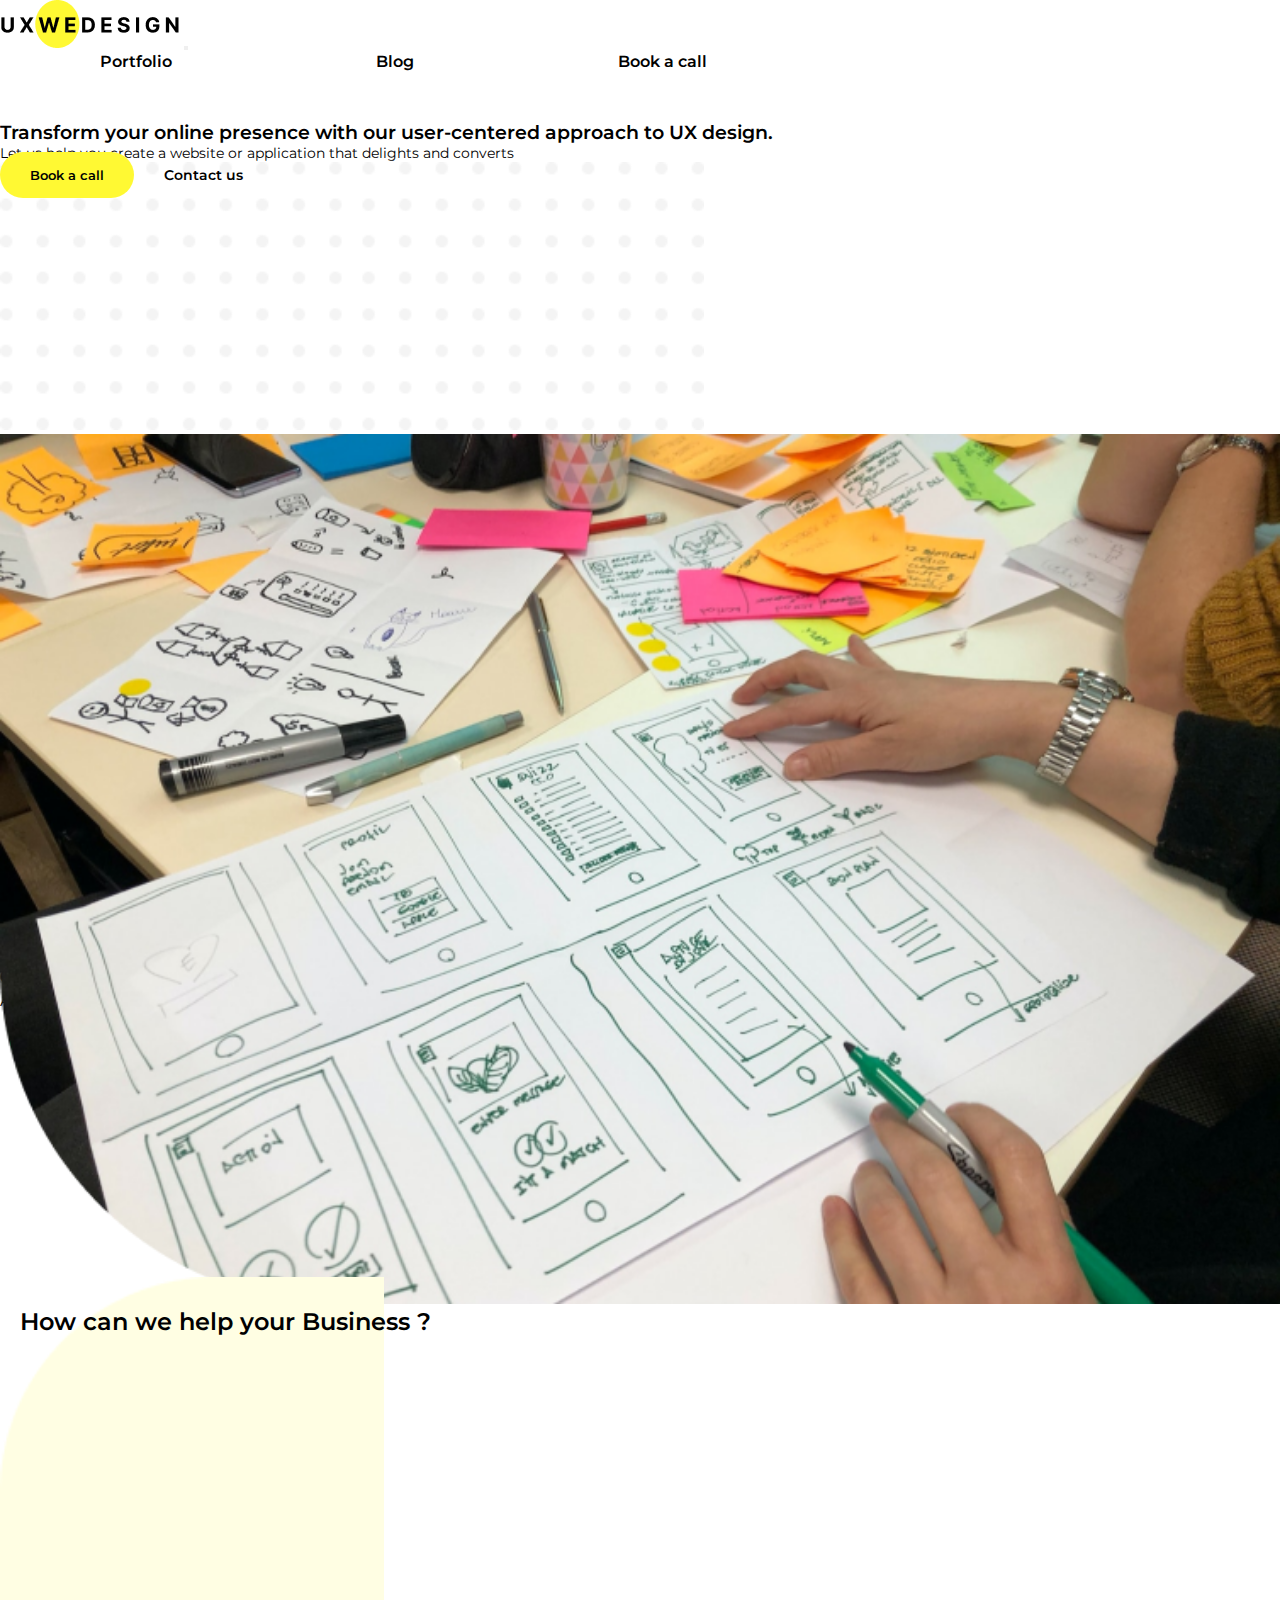
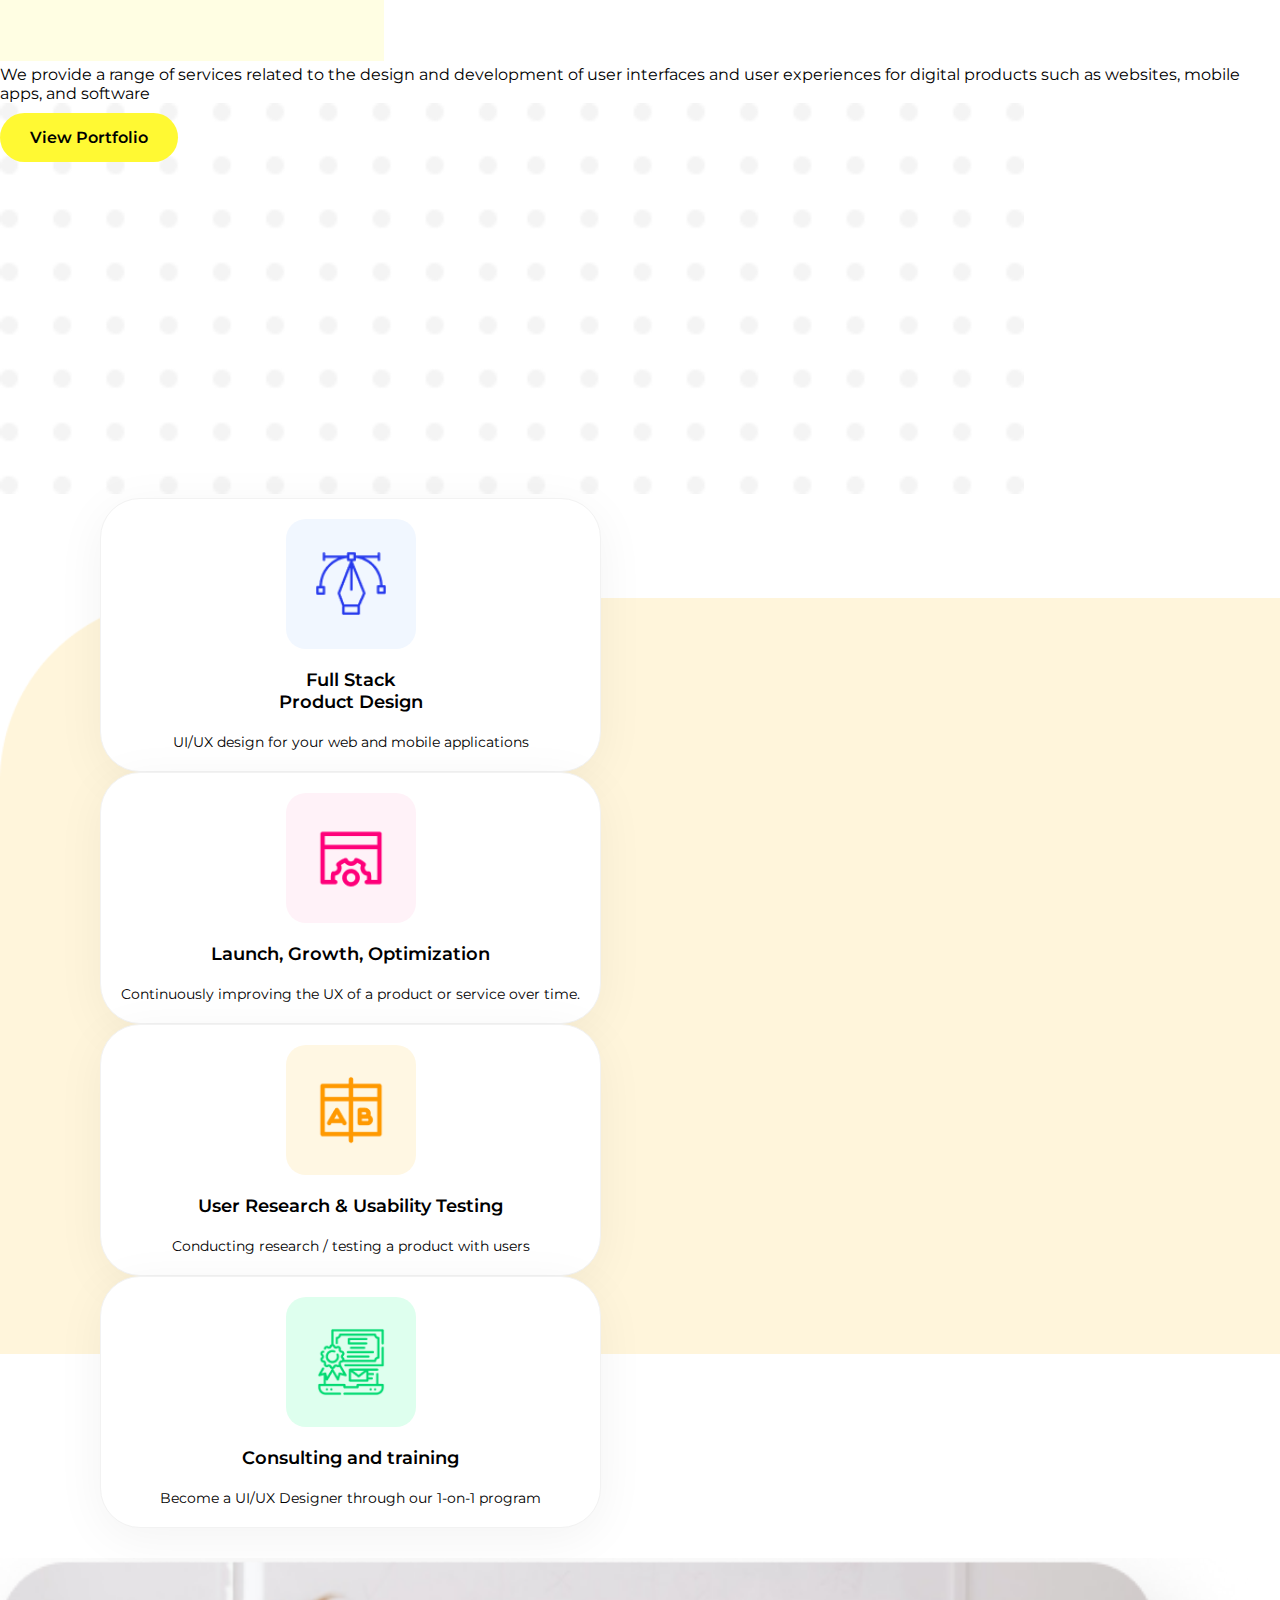
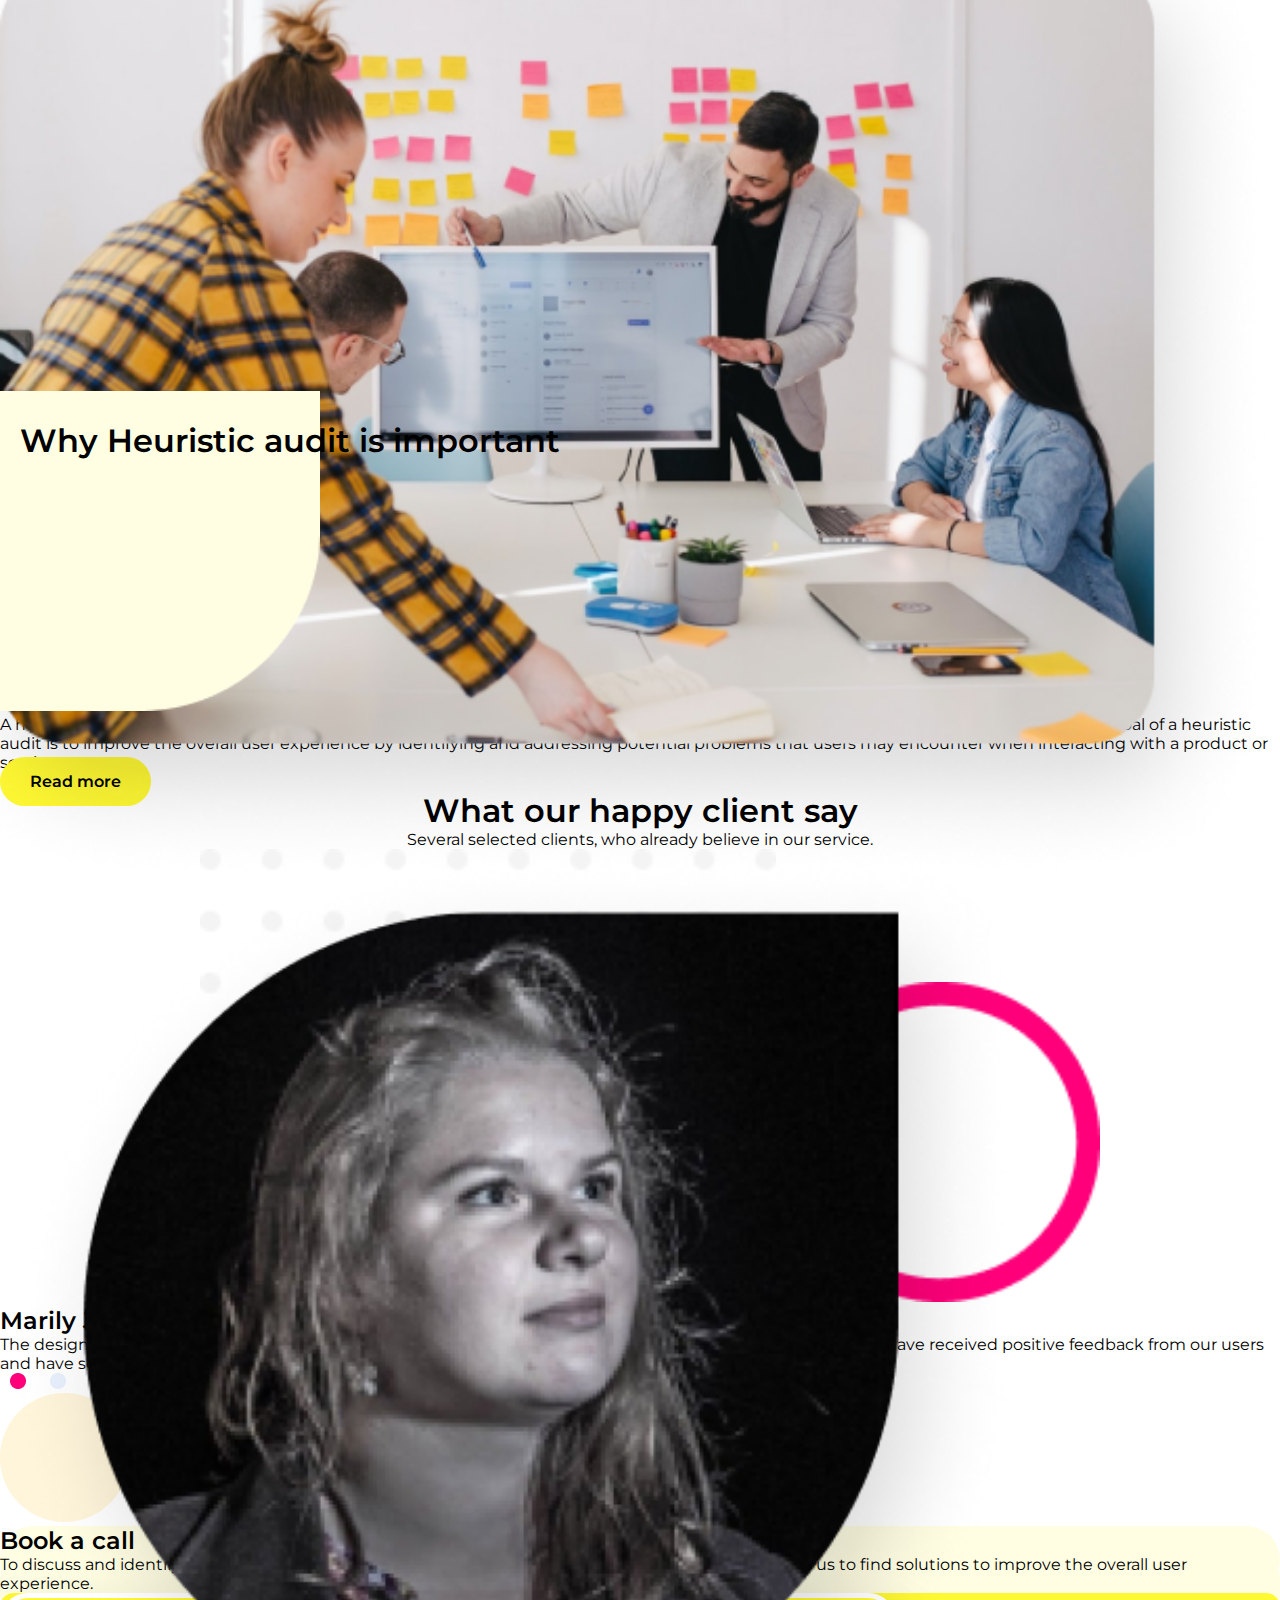
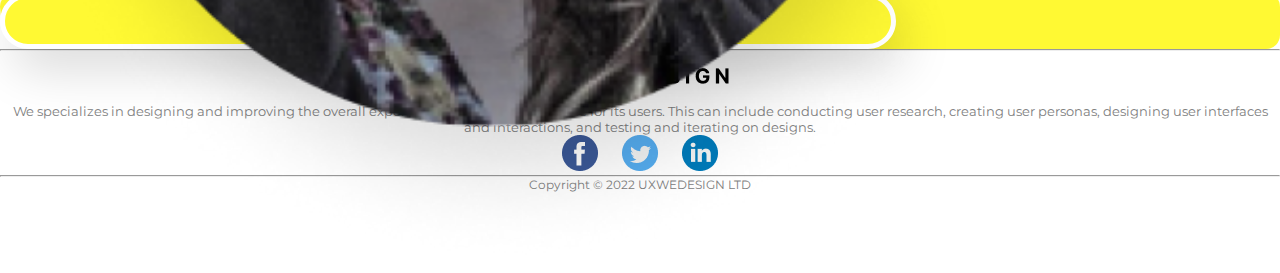
==== index.html @ e52d899e "Homepage" ====
<!DOCTYPE html>
<html lang="en">

<head>
    <meta charset="UTF-8">
    <meta http-equiv="X-UA-Compatible" content="IE=edge">
    <meta name="viewport" content="width=device-width, initial-scale=1.0">
    <title>UXWEDESIGN</title>
    <link href="https://cdn.jsdelivr.net/npm/bootstrap@5.2.3/dist/css/bootstrap.min.css" rel="stylesheet"
        integrity="sha384-rbsA2VBKQhggwzxH7pPCaAqO46MgnOM80zW1RWuH61DGLwZJEdK2Kadq2F9CUG65" crossorigin="anonymous">
    <link rel="stylesheet" href="css/style.css">
</head>

<body>
    <div class="">
        <div class="">
            <nav id="navbar_top" class="navbar navbar-expand-lg p-3">
                <div class="container">
                    <a class="navbar-brand" href="/"><img src="img/Group 77.png" alt="" class="logo"></a>
                    <button class="navbar-toggler" type="button" data-bs-toggle="collapse"
                        data-bs-target="#navbarSupportedContent" aria-controls="navbarSupportedContent"
                        aria-expanded="false" aria-label="Toggle navigation">
                        <span class="navbar-toggler-icon"></span>
                    </button>
                    <div class="collapse navbar-collapse" id="navbarSupportedContent">
                        <ul class="navbar-nav me-auto mb-2 mb-lg-0 ">
                            <!-- <li class="nav-item">
                                <a class="nav-link active" aria-current="page" href="#">Home</a>
                            </li>
                            <li class="nav-item">
                                <a class="nav-link" href="#">Link</a>
                            </li>
                            <li class="nav-item dropdown">
                                
                                <ul class="dropdown-menu">
                                    <li><a class="dropdown-item" href="#">Action</a></li>
                                    <li><a class="dropdown-item" href="#">Another action</a></li>
                                    <li>
                                        <hr class="dropdown-divider">
                                    </li>
                                    <li><a class="dropdown-item" href="#">Something else here</a></li>
                                </ul>
                            </li>
                            <li class="nav-item">
                                <a class="nav-link disabled">Disabled</a>
                            </li> -->
                        </ul>
                        <div class="link">
                            <a class="" href="#">Portfolio</a>
                            <a class="" href="#">Blog</a>
                            <a class="" href="#">Book a call</a>
                        </div>
                    </div>
                </div>
            </nav>

        </div>
        <div class="banner mb-3">
            <div class="container">
                <div class="row">
                    <div class="col-md-5 mb-3">
                        <div class="transform">
                            <div class="p-4">
                                <h3>Transform your online presence with our user-centered approach to UX design. </h3>
                                <p>Let us help you create a website or application that delights and converts</p>
                            </div>
                            <div class="over1">
                                <div class="call ps-4">
                                    <button class="yellow_button">Book a call</button>
                                    <p>Contact us</p>
                                </div>
                                <img src="img/Dot Ornament.png" width="55%" alt="">

                            </div>
                        </div>
                    </div>
                    <div class="col-md-7">
                        <div class="set1">
                            <img src="img/image 8.png" alt="" width="100%" class="over2 ps-5">
                            <img src="img/Ellipse 85.png" alt="">
                            <img src="img/Rectangle 23.png" alt="" class="over3 ">
                        </div>
                    </div>

                </div>
            </div>
        </div>
        <div class="banner2 mb-3">
            <div class="container">
                <div class="">
                    <div class="row">
                        <div class="col-md-3">
                            <div class="">
                                <h2><b>Our Client</b></h2>
                                <p>Amazing clients have allowed us to produce work we are proud of</p>
                            </div>
                        </div>
                        <div class="col-md-9">
                            <div class="shutter p-5">
                                <div class="">
                                    <img src="img/Group.png" alt="">
                                </div>
                                <div class="">
                                    <img src="img/Group 13.png" alt="">
                                </div>
                                <div class="">
                                    <img src="img/logo (6) 1.png" alt="">
                                </div>
                                <div class="">
                                    <img src="img/incopedia smaller icon 2.png" alt="">
                                </div>
                                <div class="">
                                    <img src="img/Group 120490.png" alt="">
                                </div>
                            </div>
                        </div>
                    </div>
                </div>
            </div>
        </div>
        <div class="banner3 mb-3">
            <div class="container">
                <div class="row">
                    <div class="col-md-4 marg ">
                        <div class="">
                            <div class="can">
                                <h2>How can we help your Business ?</h2>
                                <img src="img/Rectangle25.png" alt="" width="30%">
                            </div>
                            <p class="ps-4 pt-4">We provide a range of services related to the design and development of
                                user
                                interfaces and user experiences for digital products such as websites, mobile apps, and
                                software</p>
                            <div class="over1 mt-5">
                                <div class="call ps-4">
                                    <a href="" class="yellow_button">View Portfolio</a>

                                </div>
                                <img src="img/Dot Ornament.png" width="80%" alt="">
                            </div>
                        </div>
                    </div>
                    <div class="col-md-8 rec">
                        <div class="full">
                            <div class="row ">
                                <div class="col-md-4 mt-5 p-0">
                                    <div class="minus">
                                        <div class="stack m-3 ms-2 me-2">
                                            <center>
                                                <div class="blue">
                                                    <img src="img/Vector2).png" alt="">
                                                </div>
                                                <h4>Full Stack <br> Product Design</h4>
                                                <p>UI/UX design for your web and mobile applications</p>
                                            </center>
                                        </div>
                                        <div class="stack m-3  ms-2 me-2">
                                            <center>
                                                <div class="pink">
                                                    <img src="img/8147522531595601836 1.png" alt="">
                                                </div>
                                                <h4>Launch, Growth, Optimization</h4>
                                                <p>Continuously improving the UX of a product or service over time.</p>
                                            </center>
                                        </div>
                                    </div>
                                </div>
                                <div class="col-md-4 p-0">
                                    <div class="stack m-3  ms-2 me-2">
                                        <center>
                                            <div class="orange">
                                                <img src="img/8334663731595601820 1.png" alt="">
                                            </div>
                                            <h4>User Research & Usability Testing</h4>
                                            <p>Conducting research / testing a product with users</p>
                                        </center>
                                    </div>
                                    <div class="stack m-3  ms-2 me-2">
                                        <center>
                                            <div class="green">
                                                <img src="img/16511795581636350526 1.png" alt="" class="">
                                            </div>
                                            <h4>Consulting and training</h4>
                                            <p>Become a UI/UX Designer through our 1-on-1 program</p>
                                        </center>
                                    </div>
                                </div>
                            </div>

                        </div>
                        <img src="img/Rectangle24.png" alt="" class="marg1" width="100%">
                    </div>
                </div>
            </div>
        </div>
        <div class="banner4 ">
            <div class="container">
                <div class="row">
                    <div class="col-md-6 mb-3">
                        <div class="audit">
                            <img src="img/unsplash_bzqU01v-G54.png" alt="" class="big" width="100%">
                            <img src="img/Ellipse 86.png" alt="" class="round">
                        </div>
                    </div>
                    <div class="col-md-6">
                        <div class="">
                            <div class="can">
                                <h1>Why Heuristic audit is important</h1>
                                <img src="img/Rectangle26.png" alt="" width="25%">
                            </div>
                            <p class="ps-4 pt-4">A heuristic audit is an evaluation method used in user experience (UX)
                                design to identify and fix usability issues in a product or service. The goal of a
                                heuristic audit is to improve the overall user experience by identifying and addressing
                                potential problems that users may encounter when interacting with a product or service.
                            </p>
                            <div class="mt-5">
                                <div class="call ps-4">
                                    <a href="" class="yellow_button">Read more</a>

                                </div>

                            </div>
                        </div>
                    </div>
                </div>
            </div>
        </div>
        <div class="banner5 mt-5">
            <div class="container pt-5">
                <div class="">
                    <center>
                        <div class="">
                            <h1>What our happy client say</h1>
                            <p>Several selected clients, who already believe in our service.</p>
                        </div>
                    </center>
                    <div class="row mt-5">
                        <div class="col-md-5">
                            <div class="mari">
                                <img src="img/unsplash_MTZTGvDsHFY.png" alt="" class="imm" width="80%">
                                <img src="img/Dot.png" alt="" class="mm1" width="45%">
                                <img src="img/Ellipse 94.png" alt="" class="mm2" width="25%">
                            </div>
                        </div>
                        <div class="col-md-5">
                            <div class="mt-5">
                                <h2>Marily Jaagu</h2>
                                <p class="ps-2">The design team truly listened to our needs and delivered a final
                                    product that exceeded our expectations. We have received positive feedback from our
                                    users and have seen a significant increase in engagement with our platform. Thank
                                    you for a job well done!" </p>
                                <div class="eclisp">
                                    <img src="img/Ellipse 88.png" alt="">
                                    <img src="img/Ellipse 91.png" alt="">
                                    <img src="img/Ellipse 91.png" alt="">
                                    <img src="img/Ellipse 91.png" alt="">
                                    <img src="img/Ellipse 91.png" alt="">
                                </div>
                            </div>
                        </div>
                        <div class="col-md-2 ">
                            <img src="img/Ellipse 86.png" alt="" class="up">
                        </div>
                    </div>
                </div>
            </div>
        </div>
        <div class="banner6 mt-5">
            <div class="container pt-5">
                <div class="dots">
                  
                    <div class="book">
                        <div class="row">
                            <div class="col-md-8 pb-0">
                                <div class="book p-5">
                                    <h2>Book a call </h2>
                                    <p>To discuss and identify any specific issues or pain points within your product or
                                        service, and work with us to find solutions to improve the overall user
                                        experience.</p>
                                </div>

                            </div>
                            <div class="col-md-4">
                                <div class="ook p-5">
                                    <button>Book a call</button>
                                </div>
                            </div>
                        </div>
                    </div>
                    <!-- <div class="space">
                        <img src="img/Rectangle32.png" alt="" class="tan2">
                        <img src="img/Dot.png" alt="" class="tan1">
                        
                    </div> -->
                </div>
            </div>
        </div>
        <div class="footer mt-5">
            <div class="container pt-5">
                <hr style="color: grey;">
                <center>
                    <div class="col-md-7">

                        <img src="img/Group 77.png" alt="" class="logo mt-4">
                        <p class="mt-3 we">We specializes in designing and improving the overall experience of a product
                            or service for its users. This can include conducting user research, creating user personas,
                            designing user interfaces and interactions, and testing and iterating on designs. </p>
                        <div class="social mt-5">
                            <img src="img/facebook.png" alt="">
                            <img src="img/twitter.png" alt="">
                            <img src="img/linkedin.png" alt="">
                        </div>
                    </div>
                </center>
                <hr style="color: #ddd;">
                <center>
                    <p>Copyright © 2022 UXWEDESIGN LTD</p>
                </center>
            </div>
        </div>
    </div>
    <script src="https://cdn.jsdelivr.net/npm/bootstrap@5.2.3/dist/js/bootstrap.bundle.min.js"
        integrity="sha384-kenU1KFdBIe4zVF0s0G1M5b4hcpxyD9F7jL+jjXkk+Q2h455rYXK/7HAuoJl+0I4"
        crossorigin="anonymous"></script>
    <script src="script/script.js"></script>
</body>

</html>
---- css/style.css ----
@import url("https://fonts.googleapis.com/css2?family=Montserrat:wght@400;500;600;700&display=swap");
* {
  font-family: 'Montserrat', sans-serif;
  margin: 0;
  padding: 0;
}

.navbar {
  background-color: white;
}

.navbar .link a {
  margin: 0px 100px;
  color: #000;
  text-decoration: none;
  font-weight: 600;
}

.yellow_button {
  background: #FFF933;
  font-weight: 600;
  color: #000;
  border: none;
  outline: none;
  padding: 15px 30px;
  text-decoration: none;
  border-radius: 25px;
}

.banner .transform {
  margin-top: 50px;
}

.banner .transform h3 {
  font-weight: 600;
}

.banner .transform p {
  font-size: 14px;
}

.banner .transform .over1 {
  position: relative;
}

.banner .transform .over1 .call {
  position: absolute;
  display: -webkit-box;
  display: -ms-flexbox;
  display: flex;
  -webkit-box-align: center;
      -ms-flex-align: center;
          align-items: center;
  top: -10px;
}

.banner .transform .over1 .call p {
  font-weight: 600;
  margin: 0;
  margin-left: 30px;
  -webkit-box-pack: justify;
      -ms-flex-pack: justify;
          justify-content: space-between;
}

.banner .set1 {
  position: relative;
  display: -webkit-box;
  display: -ms-flexbox;
  display: flex;
  -webkit-box-align: start;
      -ms-flex-align: start;
          align-items: flex-start;
  -webkit-box-pack: justify;
      -ms-flex-pack: justify;
          justify-content: space-between;
}

.banner .set1 .over2 {
  position: absolute;
  top: 0;
}

.banner .set1 .over3 {
  padding-top: 350px;
  padding-right: 100px;
}

.banner2 .shutter {
  display: -webkit-box;
  display: -ms-flexbox;
  display: flex;
  -webkit-box-align: center;
      -ms-flex-align: center;
          align-items: center;
  -webkit-box-pack: justify;
      -ms-flex-pack: justify;
          justify-content: space-between;
  -ms-flex-wrap: wrap;
      flex-wrap: wrap;
}

.banner2 .shutter div {
  margin: 10px;
}

.fixed-top {
  top: -40px;
  -webkit-transform: translateY(40px);
          transform: translateY(40px);
  -webkit-transition: -webkit-transform .3s;
  transition: -webkit-transform .3s;
  transition: transform .3s;
  transition: transform .3s, -webkit-transform .3s;
}

.banner3 .can {
  position: relative;
}

.banner3 .can h2 {
  position: absolute;
  font-weight: 600;
  left: 20px;
  top: 30px;
}

.banner3 .marg {
  margin-top: 200px;
}

.banner3 .over1 {
  position: relative;
}

.banner3 .over1 .call {
  position: absolute;
  display: -webkit-box;
  display: -ms-flexbox;
  display: flex;
  -webkit-box-align: center;
      -ms-flex-align: center;
          align-items: center;
  margin: 10px 0;
}

.banner3 .over1 .call p {
  font-weight: 600;
  margin: 0;
  margin-left: 30px;
  -webkit-box-pack: justify;
      -ms-flex-pack: justify;
          justify-content: space-between;
}

.banner3 .rec {
  position: relative;
}

.banner3 .rec .marg1 {
  margin-top: 100px;
}

.banner3 .rec .full {
  position: absolute;
  padding-left: 100px;
}

.banner3 .rec .full .stack {
  background-color: white;
  padding: 20px;
  border: 1px solid #F2F2F2;
  -webkit-box-shadow: 0px 10px 50px rgba(0, 0, 0, 0.05);
          box-shadow: 0px 10px 50px rgba(0, 0, 0, 0.05);
  border-radius: 40px;
}

.banner3 .rec .full .stack div {
  width: 100px;
  height: 100px;
  border-radius: 20px;
  display: -webkit-box;
  display: -ms-flexbox;
  display: flex;
  -webkit-box-pack: center;
      -ms-flex-pack: center;
          justify-content: center;
  padding: 15px;
  -webkit-box-align: center;
      -ms-flex-align: center;
          align-items: center;
}

.banner3 .rec .full .stack div img {
  width: 70%;
}

.banner3 .rec .full .stack h4 {
  font-weight: 600;
  margin: 20px 0;
  font-size: 18px;
}

.banner3 .rec .full .stack P {
  font-size: 14PX;
}

.banner3 .rec .full .stack .blue {
  background: #F1F7FF;
}

.banner3 .rec .full .stack .pink {
  background: #FFF2F8;
}

.banner3 .rec .full .stack .orange {
  background: #FFF7E3;
}

.banner3 .rec .full .stack .green {
  background: #DEFFEE;
}

.banner4 {
  padding-top: 200px;
}

.banner4 .audit {
  position: relative;
}

.banner4 .audit .big {
  position: absolute;
}

.banner4 .audit .round {
  margin-top: 300px;
  margin-left: 500px;
}

.banner4 .can {
  position: relative;
}

.banner4 .can h1 {
  position: absolute;
  font-weight: 600;
  left: 20px;
  top: 30px;
}

.banner5 .mari {
  position: relative;
}

.banner5 .mari .imm {
  position: absolute;
}

.banner5 .mari .mm1 {
  margin-left: 200px;
}

.banner5 .mari .mm2 {
  margin-top: 30px;
}

.banner5 h1,
.banner5 h2 {
  font-weight: 600;
}

.banner5 .eclisp img {
  margin: 0 10px;
}

.banner6 .book {
  background: #FFFEE3;
  border-radius: 55px;
}

.banner6 .book h2 {
  font-weight: 600;
}

.banner6 .space {
  display: -webkit-box;
  display: -ms-flexbox;
  display: flex;
  -webkit-box-pack: justify;
      -ms-flex-pack: justify;
          justify-content: space-between;
  -webkit-box-align: start;
      -ms-flex-align: start;
          align-items: flex-start;
}

.banner6 .space .tan1 {
  margin-top: -250px;
}

.banner6 .ook {
  background-color: #FFF933;
  border-top-left-radius: 30px;
  border-top-right-radius: 30px;
  border-bottom-right-radius: 30px;
  border-bottom-left-radius: 90px;
  height: 100%;
}

.banner6 .ook button {
  background: #FFF933;
  border: 5px solid white;
  padding: 15px;
  font-weight: 600;
  width: 70%;
  -webkit-box-shadow: 10px 20px 50px rgba(0, 0, 0, 0.15);
          box-shadow: 10px 20px 50px rgba(0, 0, 0, 0.15);
  top: 100px;
  border-radius: 60px;
}

.footer .we {
  font-size: 13px;
}

.footer p {
  color: gray;
  font-size: 12px;
}

.footer .social img {
  margin: 0 10px;
}

/* For Desktop View */
/* For Tablet View */
@media screen and (max-device-width: 1024px) {
  .navbar .link a {
    margin: 0px 50px;
  }
  .set1 .over3 {
    padding-top: 220px !important;
  }
  .marg {
    margin-top: 100px !important;
  }
  .full {
    padding-left: 50px !important;
  }
  .banner4 {
    padding-top: 300px !important;
  }
  .banner4 .round {
    margin-top: 180px !important;
    margin-left: 320px !important;
    width: 30% !important;
  }
  .banner5 .mari {
    position: relative;
  }
  .banner5 .mari .imm {
    position: absolute;
  }
  .banner5 .mari .mm1 {
    margin-left: 130px !important;
  }
  .banner5 .mari .mm2 {
    margin-top: 30px;
  }
  .banner5 .eclisp img {
    margin: 0 10px;
  }
}

/* For Mobile Portrait View */
@media screen and (max-device-width: 770px) {
  .set1 .over3 {
    padding-top: 180px !important;
  }
  .marg {
    margin-top: 50px !important;
  }
  .full {
    padding-left: 30px !important;
  }
  .full {
    position: relative !important;
  }
  .marg1 {
    display: none !important;
  }
  .banner4 {
    padding-top: 50px !important;
  }
  .banner4 .round {
    margin-top: 200px !important;
    margin-left: 350px !important;
    width: 30% !important;
  }
  .banner5 .up {
    margin-top: 20px;
  }
}

/* For Mobile Landscape View */
@media screen and (max-device-width: 640px) {
  .set1 .over3 {
    padding-top: 180px !important;
  }
  .marg {
    margin-top: 20px !important;
  }
  .full {
    padding-left: 10px !important;
  }
}

/* For Mobile Phones Portrait or Landscape View */
/* For iPhone 4 Portrait or Landscape View */
@media screen and (max-device-width: 320px) {
  .set1 .over3 {
    padding-top: 120px !important;
    padding-right: 50px !important;
  }
  .set1 img {
    width: 40%;
  }
  .set1 .over2 {
    width: 100%;
  }
  .navbar .link {
    display: -webkit-box;
    display: -ms-flexbox;
    display: flex;
    -webkit-box-orient: vertical;
    -webkit-box-direction: normal;
        -ms-flex-direction: column;
            flex-direction: column;
  }
  .navbar .link a {
    margin: 10px;
  }
  .logo {
    width: 140px;
  }
  .full {
    position: relative !important;
  }
  .marg1 {
    display: none !important;
  }
  .banner4 {
    padding-top: 50px;
  }
  .banner4 .round {
    margin-top: 130px !important;
    margin-left: 200px !important;
    width: 30% !important;
  }
  .banner5 .mari {
    position: relative;
  }
  .banner5 .mari .imm {
    position: absolute;
  }
  .banner5 .mari .mm1 {
    margin-left: 90px !important;
  }
  .banner5 .mari .mm2 {
    margin-top: 10px;
  }
  .banner5 .up {
    margin-top: 20px;
  }
}
/*# sourceMappingURL=style.css.map */
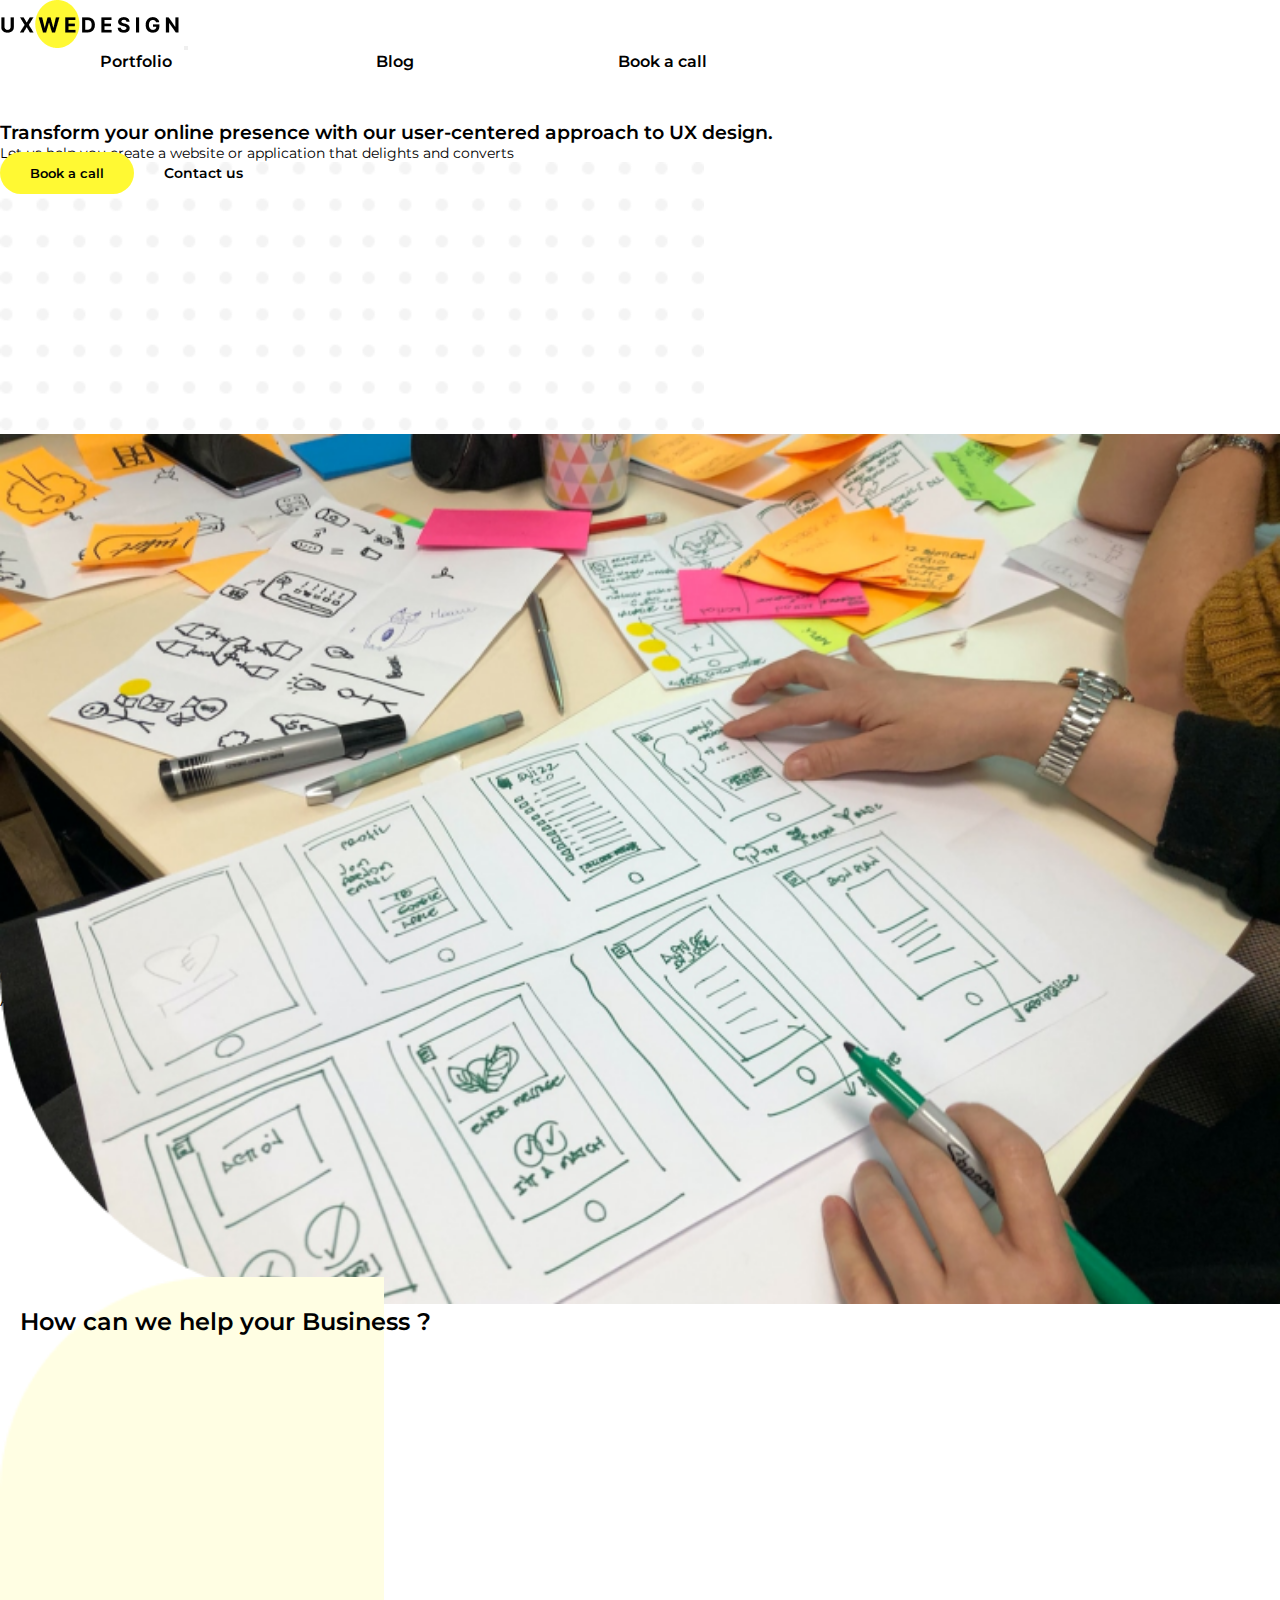
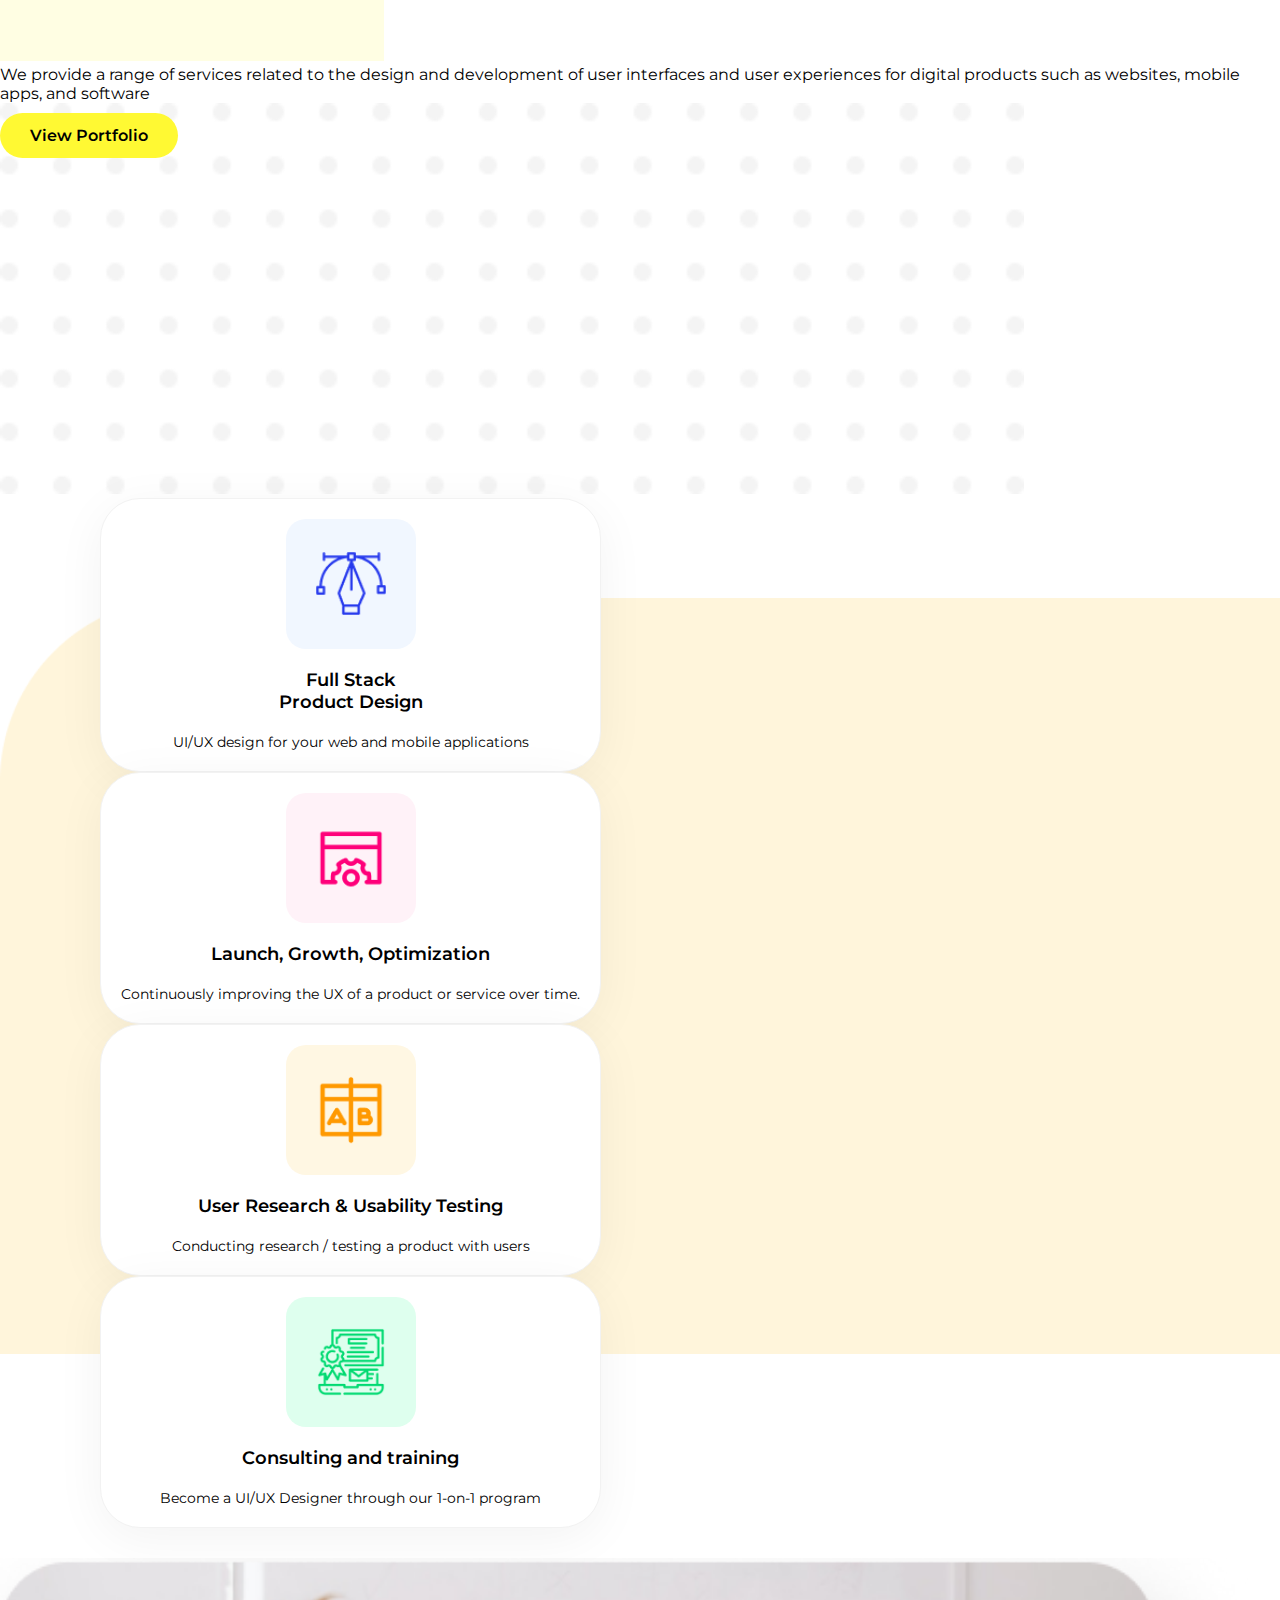
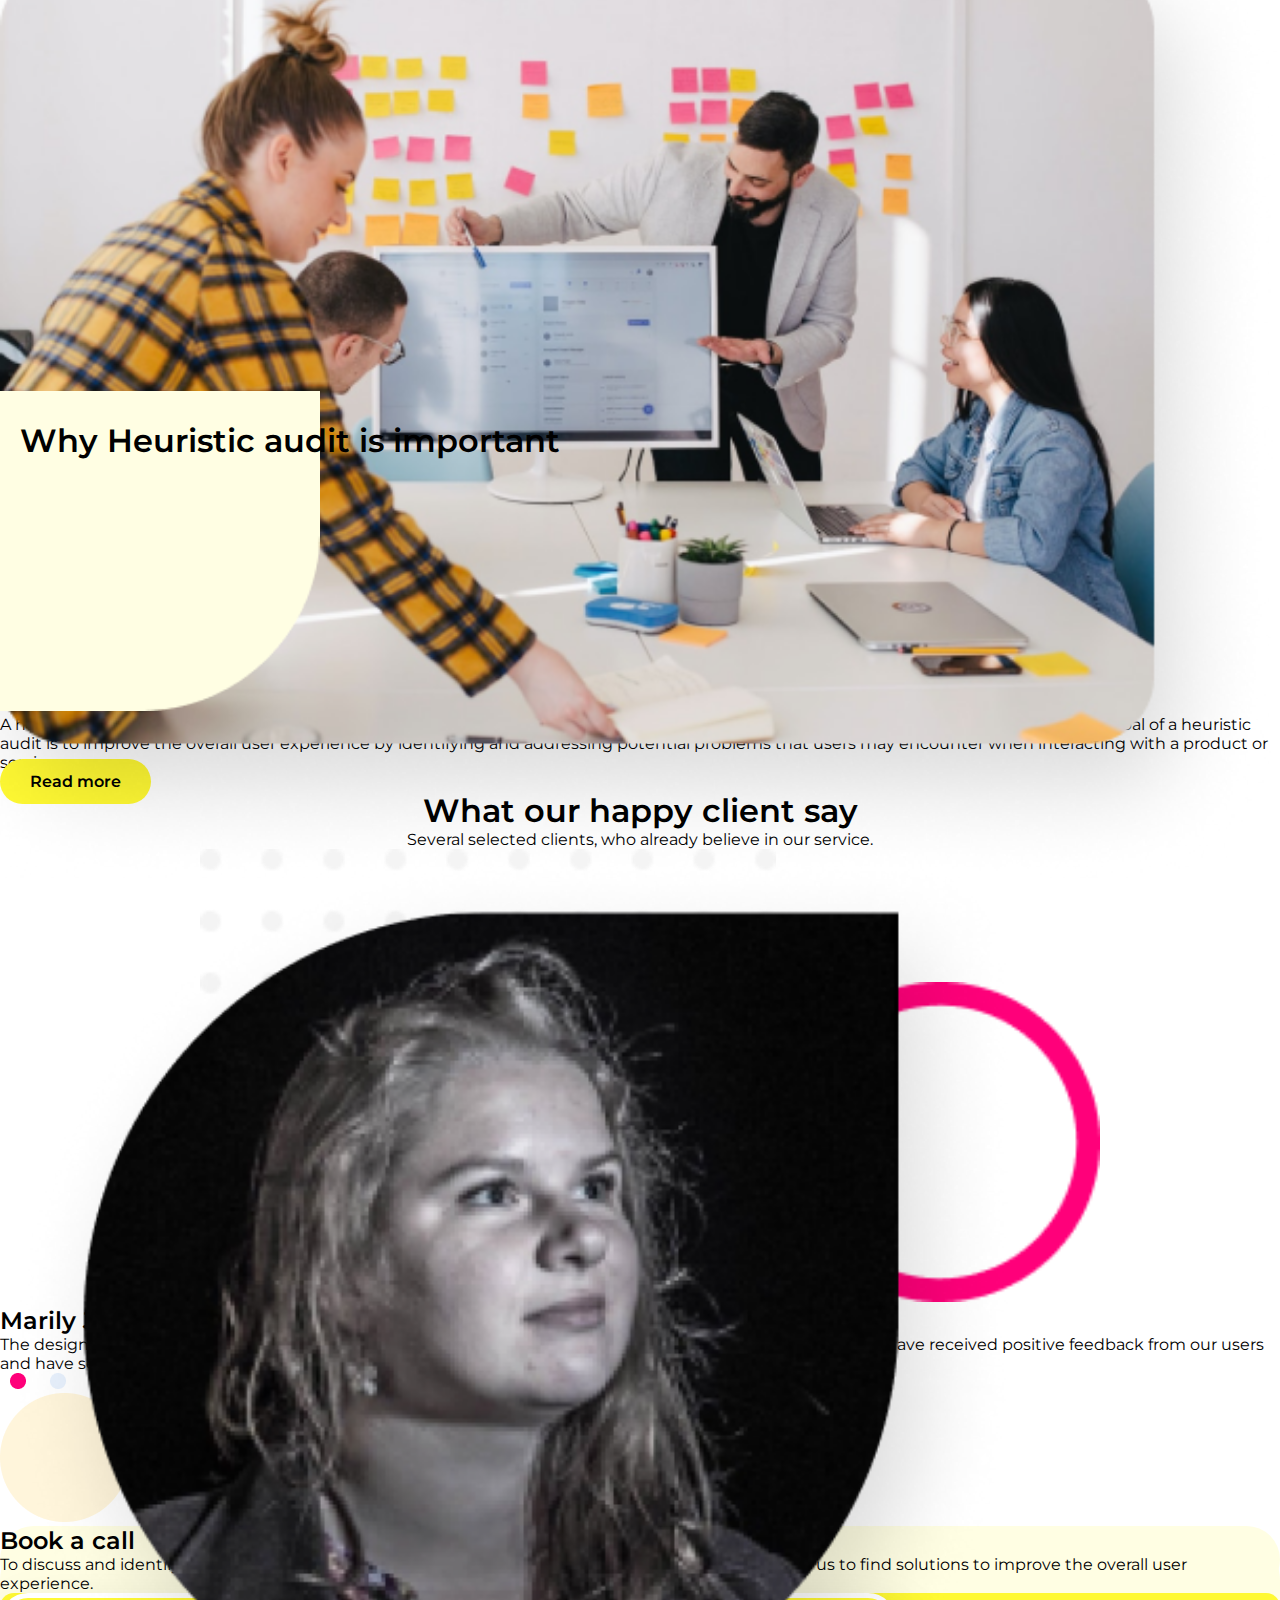
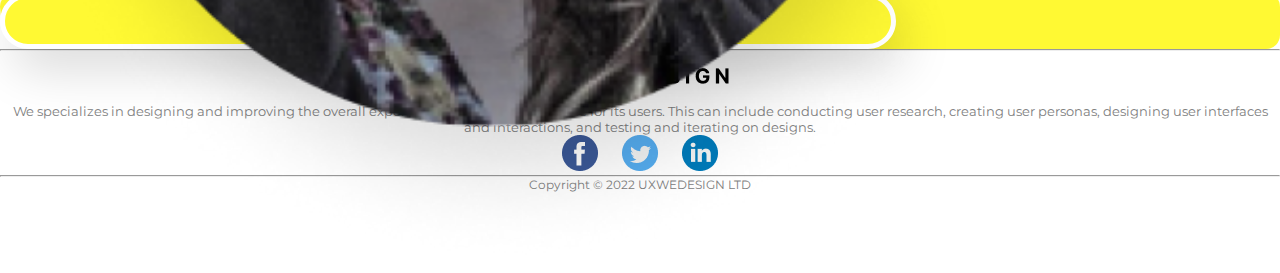
==== commit cfa6181e: "adding 5more pages" ====
--- a/index.html
+++ b/index.html
@@ -16,7 +16,7 @@
         <div class="">
             <nav id="navbar_top" class="navbar navbar-expand-lg p-3">
                 <div class="container">
-                    <a class="navbar-brand" href="/"><img src="img/Group 77.png" alt="" class="logo"></a>
+                    <a class="navbar-brand" href="index.html"><img src="img/Group 77.png" alt="" class="logo"></a>
                     <button class="navbar-toggler" type="button" data-bs-toggle="collapse"
                         data-bs-target="#navbarSupportedContent" aria-controls="navbarSupportedContent"
                         aria-expanded="false" aria-label="Toggle navigation">
@@ -46,8 +46,8 @@
                             </li> -->
                         </ul>
                         <div class="link">
-                            <a class="" href="#">Portfolio</a>
-                            <a class="" href="#">Blog</a>
+                            <a class="" href="portfolio.html">Portfolio</a>
+                            <a class="" href="blog.html">Blog</a>
                             <a class="" href="#">Book a call</a>
                         </div>
                     </div>
--- a/css/style.css
+++ b/css/style.css
@@ -22,9 +22,31 @@
   color: #000;
   border: none;
   outline: none;
-  padding: 15px 30px;
+  padding: 13px 30px;
   text-decoration: none;
   border-radius: 25px;
+}
+
+.yellow_button:hover {
+  background-color: #efe81c;
+  color: #000 !important;
+}
+
+.yellow_buttons {
+  background: #FFF933;
+  font-weight: 600;
+  color: #000;
+  border: none;
+  font-size: 12px;
+  outline: none;
+  padding: 8px 20px;
+  text-decoration: none;
+  border-radius: 25px;
+}
+
+.yellow_buttons:hover {
+  background-color: #efe81c;
+  color: #000 !important;
 }
 
 .banner .transform {
@@ -333,12 +355,74 @@
   margin: 0 10px;
 }
 
+.weight600 {
+  font-weight: 600;
+}
+
+.portfolio {
+  background: #FFFEE3;
+}
+
+.portfolio .from {
+  color: #757575;
+}
+
+.portfolio ul {
+  padding: 0;
+  margin: 0;
+  display: -webkit-box;
+  display: -ms-flexbox;
+  display: flex;
+  -webkit-box-align: center;
+      -ms-flex-align: center;
+          align-items: center;
+  -ms-flex-wrap: wrap;
+      flex-wrap: wrap;
+}
+
+.portfolio ul li {
+  list-style: none;
+  margin-right: 10px;
+  margin-top: 10px;
+}
+
+.portfolio .ttxt h3 {
+  font-weight: 600;
+}
+
+.portfolio .ttxt p {
+  color: #757575;
+  font-size: 15px;
+}
+
+.portfolio .gift {
+  color: #FF007A;
+  display: -webkit-box;
+  display: -ms-flexbox;
+  display: flex;
+  -webkit-box-align: center;
+      -ms-flex-align: center;
+          align-items: center;
+}
+
+.portfolio .gift img {
+  width: 4%;
+  margin-right: 10px;
+}
+
+.heu p {
+  font-size: 15px;
+}
+
 /* For Desktop View */
 /* For Tablet View */
 @media screen and (max-device-width: 1024px) {
   .navbar .link a {
     margin: 0px 50px;
   }
+  .bus h1 {
+    font-size: 27px;
+  }
   .set1 .over3 {
     padding-top: 220px !important;
   }
@@ -400,6 +484,9 @@
   }
   .banner5 .up {
     margin-top: 20px;
+  }
+  .bus h1 {
+    font-size: 20px;
   }
 }
 
@@ -473,5 +560,11 @@
   .banner5 .up {
     margin-top: 20px;
   }
+  .bus h1 {
+    font-size: 25px;
+  }
+  .bus p {
+    margin-top: 60px !important;
+  }
 }
 /*# sourceMappingURL=style.css.map */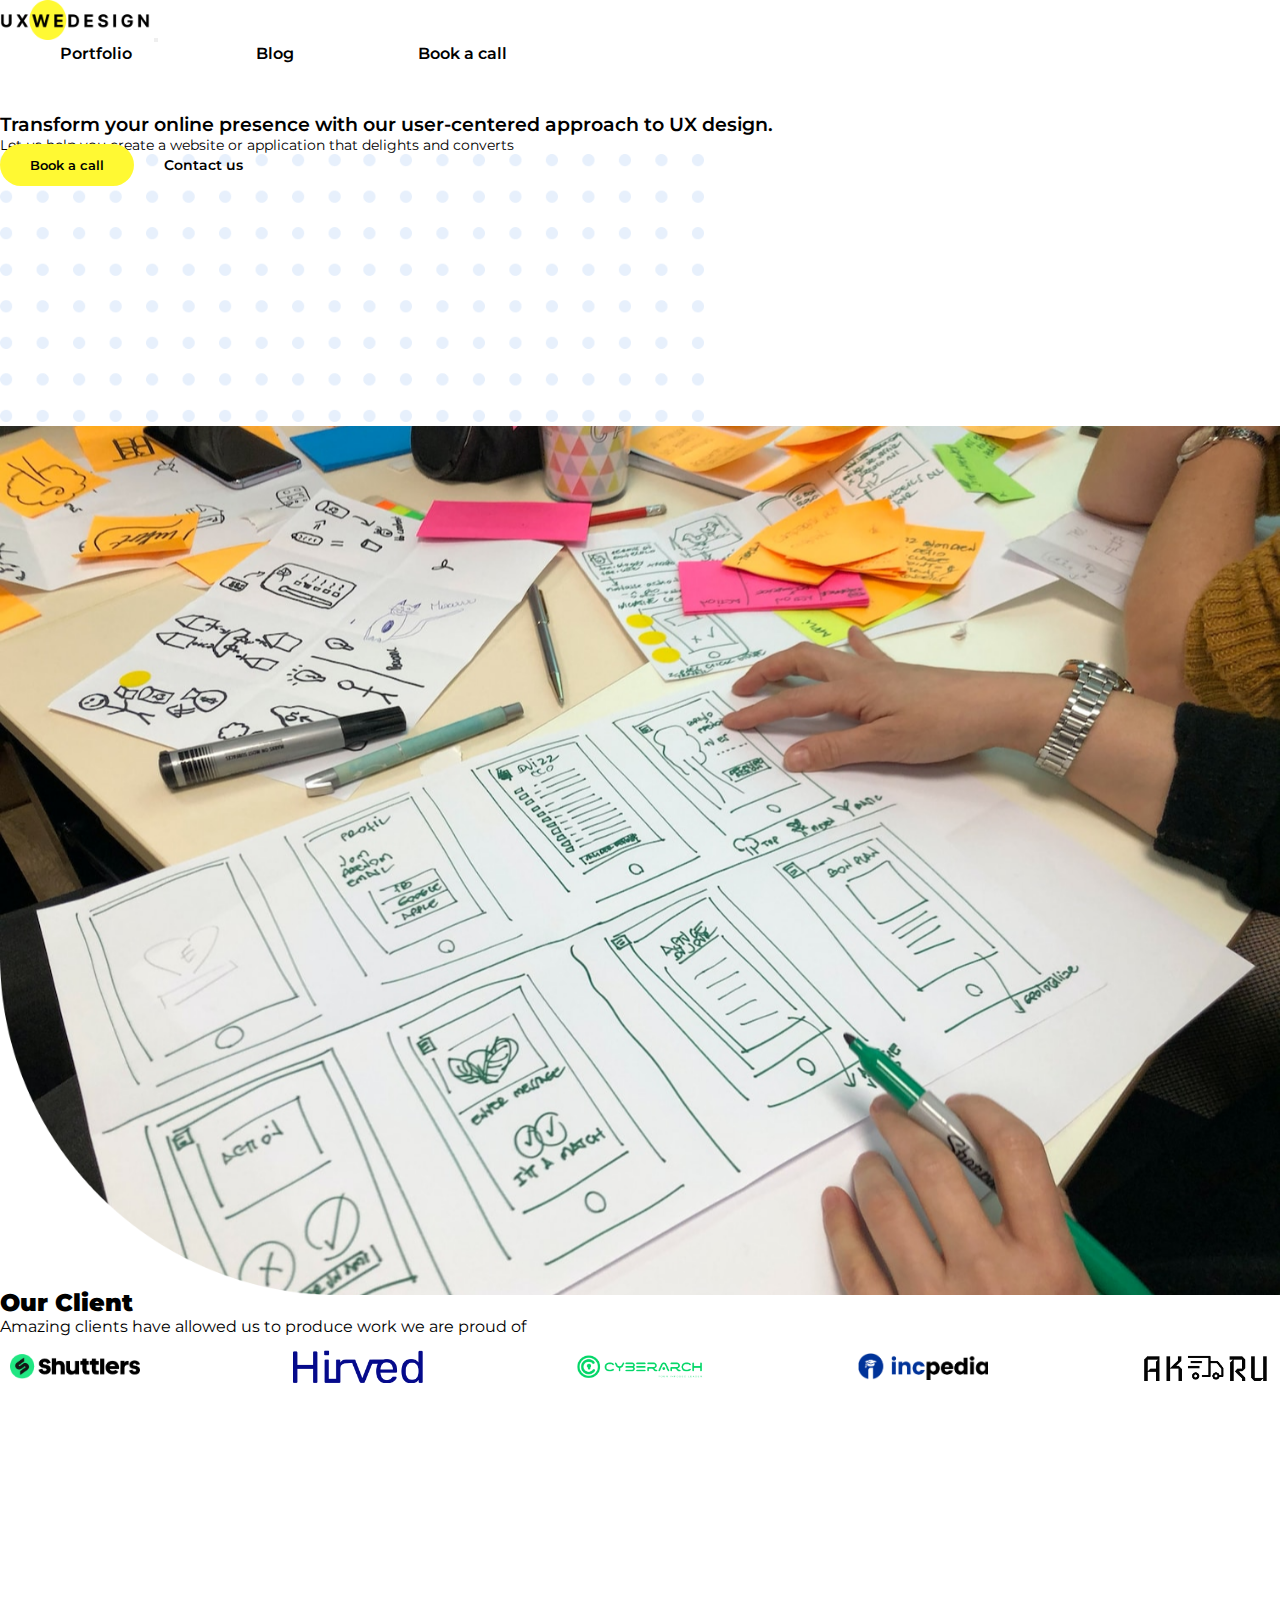
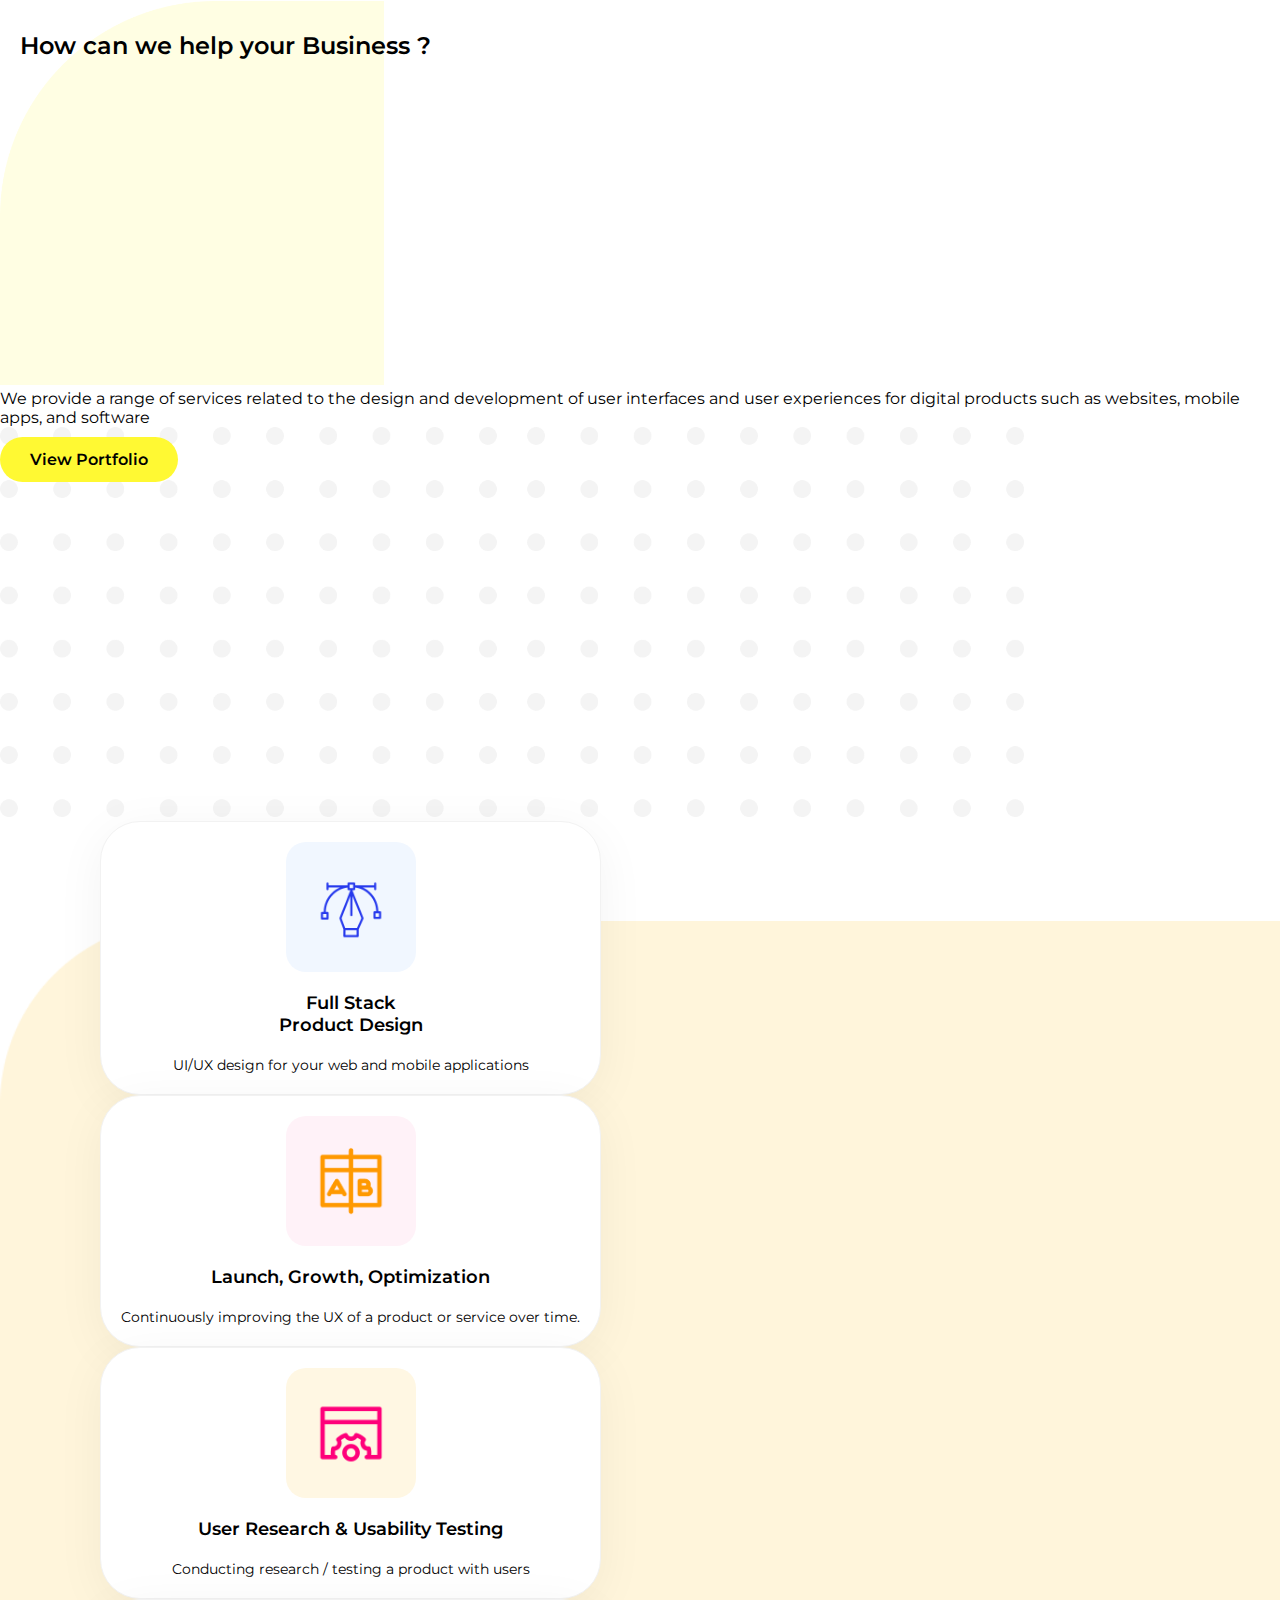
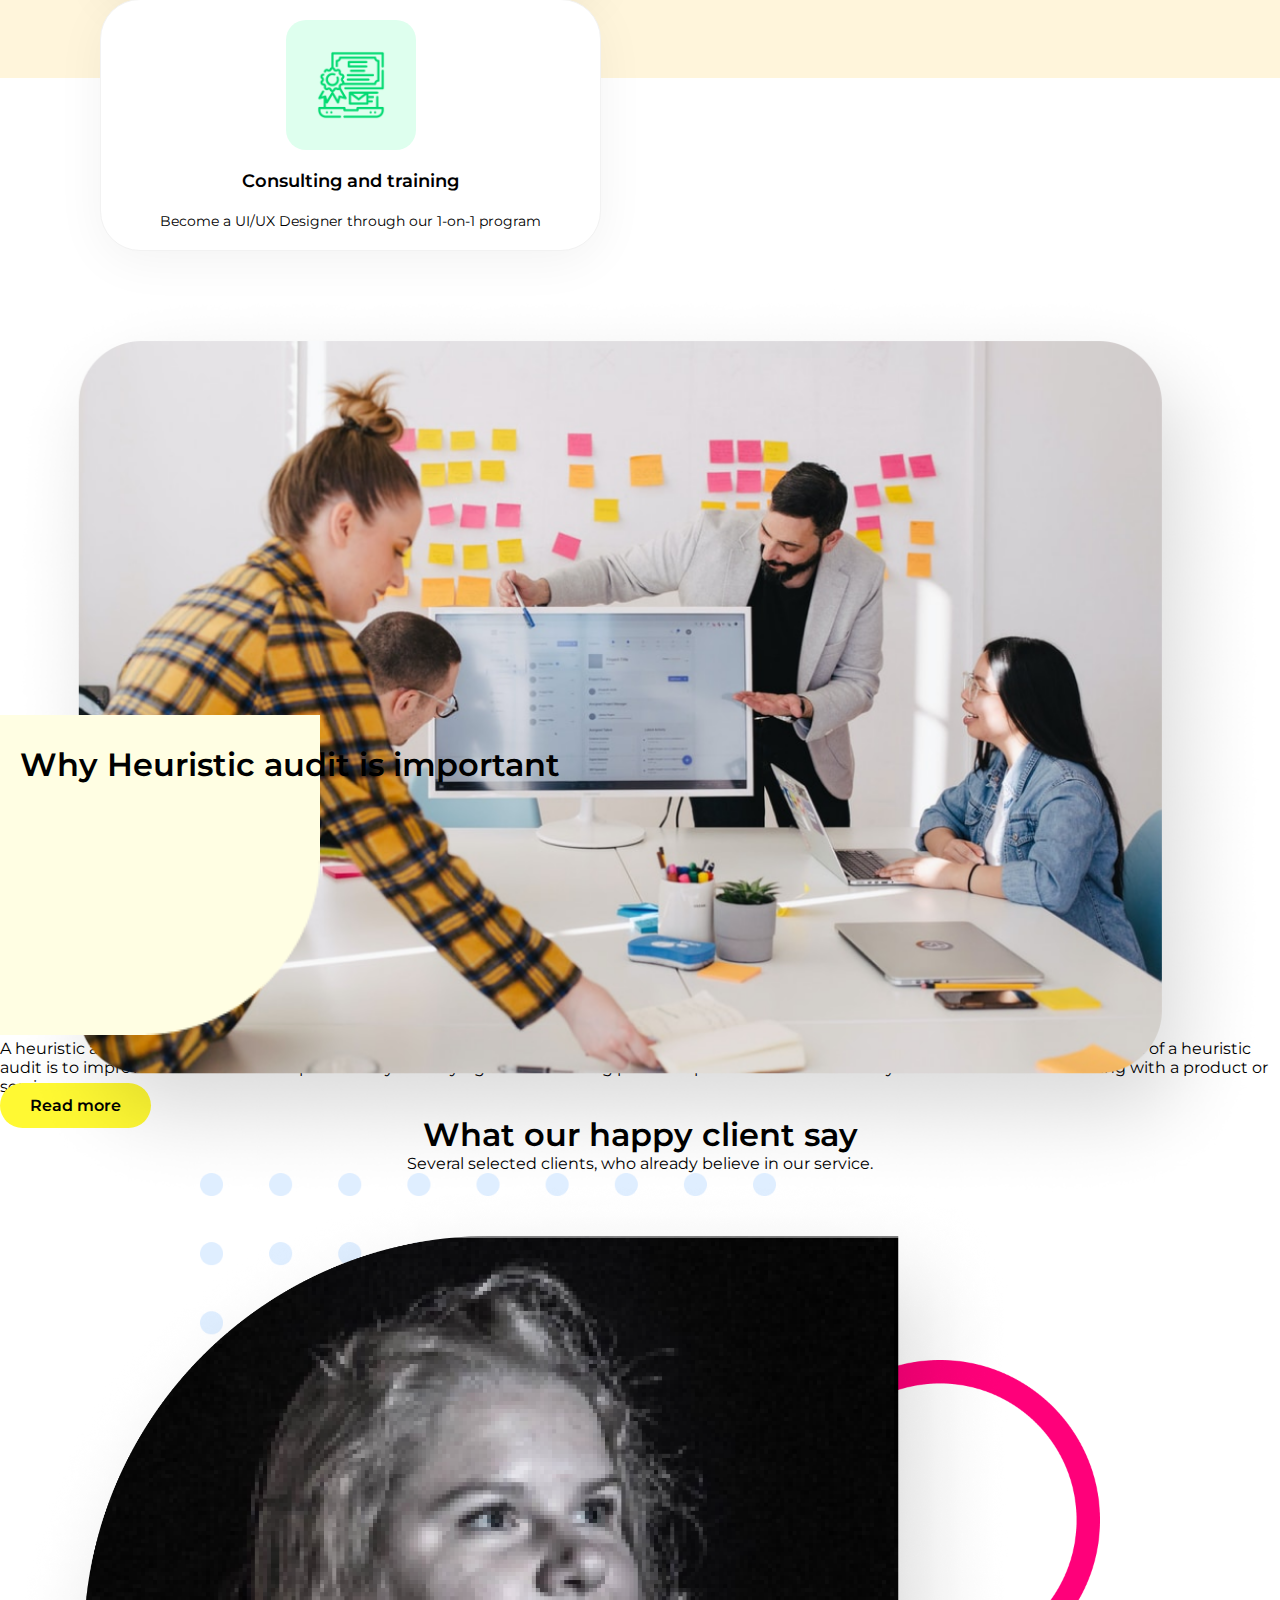
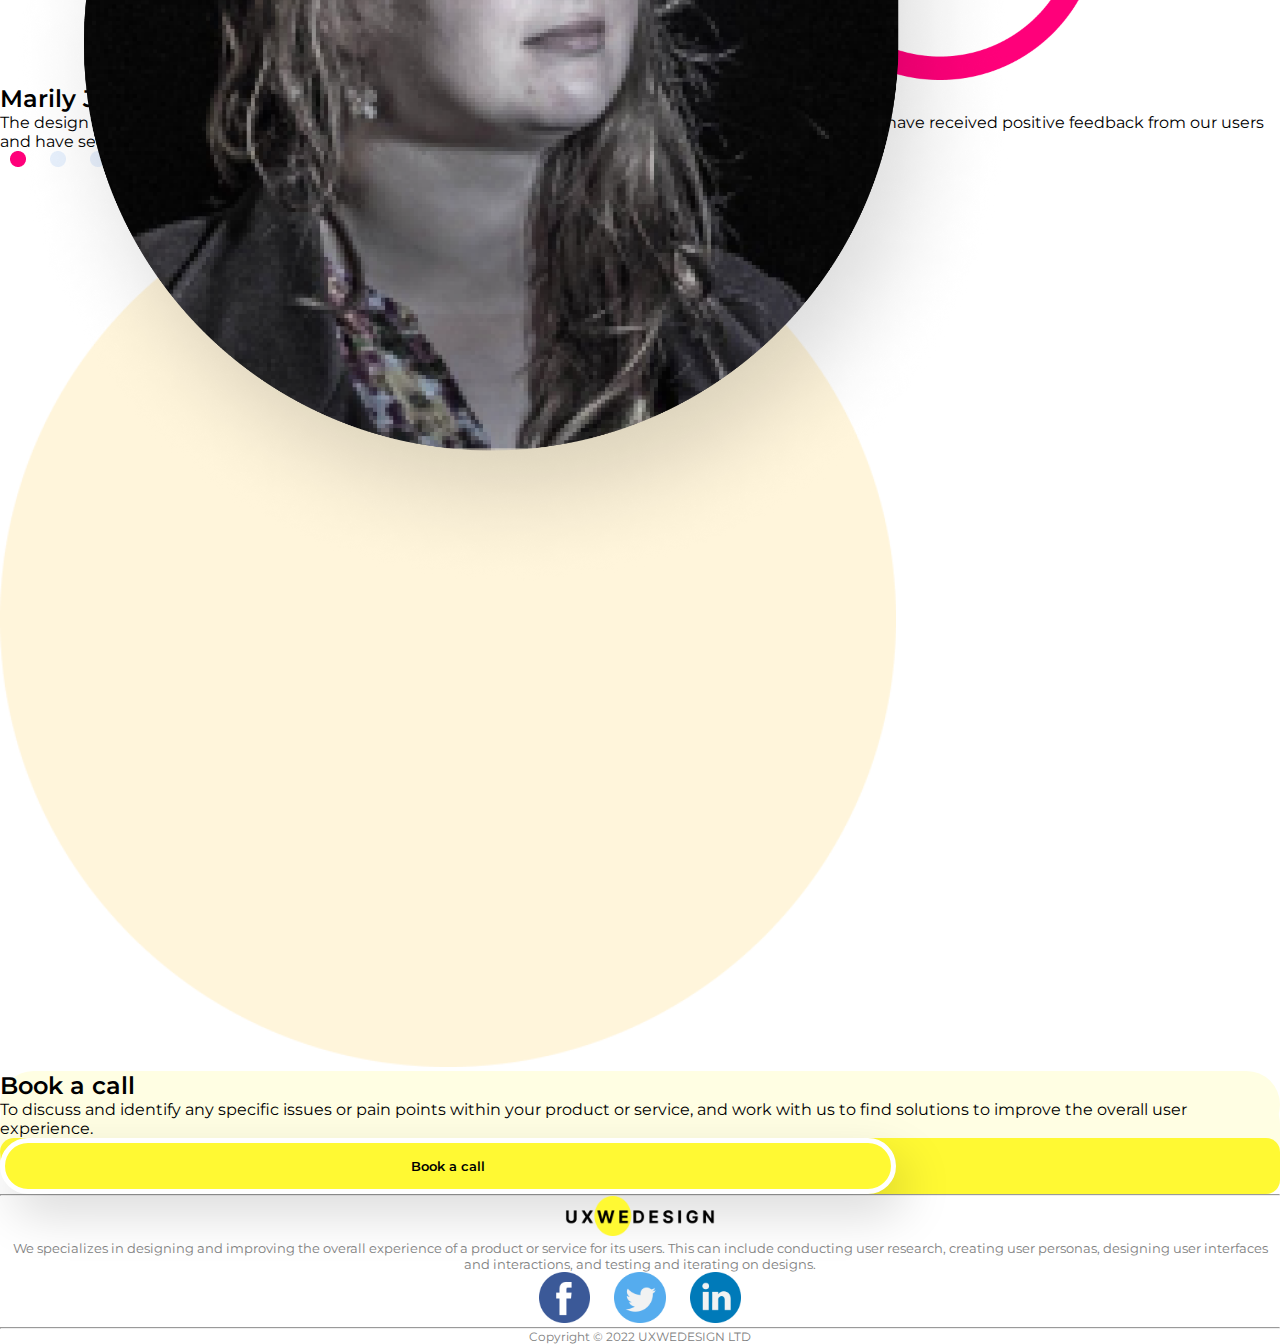
==== commit 4af483ac: "img chANGES" ====
--- a/index.html
+++ b/index.html
@@ -16,7 +16,7 @@
         <div class="">
             <nav id="navbar_top" class="navbar navbar-expand-lg p-3">
                 <div class="container">
-                    <a class="navbar-brand" href="index.html"><img src="img/Group 77.png" alt="" class="logo"></a>
+                    <a class="navbar-brand" href="index.html"><img src="img/ux(7).png" alt="" class="logo" style="width: 150px;"></a>
                     <button class="navbar-toggler" type="button" data-bs-toggle="collapse"
                         data-bs-target="#navbarSupportedContent" aria-controls="navbarSupportedContent"
                         aria-expanded="false" aria-label="Toggle navigation">
@@ -48,7 +48,7 @@
                         <div class="link">
                             <a class="" href="portfolio.html">Portfolio</a>
                             <a class="" href="blog.html">Blog</a>
-                            <a class="" href="#">Book a call</a>
+                            <a class="" href="contact.html">Book a call</a>
                         </div>
                     </div>
                 </div>
@@ -66,19 +66,19 @@
                             </div>
                             <div class="over1">
                                 <div class="call ps-4">
-                                    <button class="yellow_button">Book a call</button>
+                                    <button class="yellow_button"><a href="contact.html">Book a call</a></button>
                                     <p>Contact us</p>
                                 </div>
-                                <img src="img/Dot Ornament.png" width="55%" alt="">
+                                <img src="img/ux(6).png" width="55%" alt="">
 
                             </div>
                         </div>
                     </div>
                     <div class="col-md-7">
                         <div class="set1">
-                            <img src="img/image 8.png" alt="" width="100%" class="over2 ps-5">
-                            <img src="img/Ellipse 85.png" alt="">
-                            <img src="img/Rectangle 23.png" alt="" class="over3 ">
+                            <img src="img/ux(17).png" alt="" width="100%" class="over2 ps-5">
+                            <img src="img/ux(60).png" alt="">
+                            <img src="img/ux(24).png" alt="" class="over3 " width="40%">
                         </div>
                     </div>
 
@@ -97,20 +97,20 @@
                         </div>
                         <div class="col-md-9">
                             <div class="shutter p-5">
-                                <div class="">
-                                    <img src="img/Group.png" alt="">
-                                </div>
-                                <div class="">
-                                    <img src="img/Group 13.png" alt="">
-                                </div>
-                                <div class="">
-                                    <img src="img/logo (6) 1.png" alt="">
-                                </div>
-                                <div class="">
-                                    <img src="img/incopedia smaller icon 2.png" alt="">
-                                </div>
-                                <div class="">
-                                    <img src="img/Group 120490.png" alt="">
+                                <div class="col">
+                                    <img src="img/ux(12).png" alt="">
+                                </div>
+                                <div class="col">
+                                    <img src="img/ux(5).png" alt="">
+                                </div>
+                                <div class="col">
+                                    <img src="img/ux(20).png" alt="">
+                                </div>
+                                <div class="col">
+                                    <img src="img/ux(18).png" alt="">
+                                </div>
+                                <div class="col">
+                                    <img src="img/ux(8).png" alt="">
                                 </div>
                             </div>
                         </div>
@@ -125,7 +125,7 @@
                         <div class="">
                             <div class="can">
                                 <h2>How can we help your Business ?</h2>
-                                <img src="img/Rectangle25.png" alt="" width="30%">
+                                <img src="img/ux(27).png" alt="" width="30%">
                             </div>
                             <p class="ps-4 pt-4">We provide a range of services related to the design and development of
                                 user
@@ -133,10 +133,10 @@
                                 software</p>
                             <div class="over1 mt-5">
                                 <div class="call ps-4">
-                                    <a href="" class="yellow_button">View Portfolio</a>
-
-                                </div>
-                                <img src="img/Dot Ornament.png" width="80%" alt="">
+                                    <a href="portfolio.html" class="yellow_button">View Portfolio</a>
+
+                                </div>
+                                <img src="img/ux(56).png" width="80%" alt="">
                             </div>
                         </div>
                     </div>
@@ -148,7 +148,7 @@
                                         <div class="stack m-3 ms-2 me-2">
                                             <center>
                                                 <div class="blue">
-                                                    <img src="img/Vector2).png" alt="">
+                                                    <img src="img/ux(48).png" alt="">
                                                 </div>
                                                 <h4>Full Stack <br> Product Design</h4>
                                                 <p>UI/UX design for your web and mobile applications</p>
@@ -157,7 +157,7 @@
                                         <div class="stack m-3  ms-2 me-2">
                                             <center>
                                                 <div class="pink">
-                                                    <img src="img/8147522531595601836 1.png" alt="">
+                                                    <img src="img/ux(50).png" alt="">
                                                 </div>
                                                 <h4>Launch, Growth, Optimization</h4>
                                                 <p>Continuously improving the UX of a product or service over time.</p>
@@ -169,7 +169,7 @@
                                     <div class="stack m-3  ms-2 me-2">
                                         <center>
                                             <div class="orange">
-                                                <img src="img/8334663731595601820 1.png" alt="">
+                                                <img src="img/ux(49).png" alt="">
                                             </div>
                                             <h4>User Research & Usability Testing</h4>
                                             <p>Conducting research / testing a product with users</p>
@@ -178,7 +178,7 @@
                                     <div class="stack m-3  ms-2 me-2">
                                         <center>
                                             <div class="green">
-                                                <img src="img/16511795581636350526 1.png" alt="" class="">
+                                                <img src="img/ux(45).png" alt="" class="">
                                             </div>
                                             <h4>Consulting and training</h4>
                                             <p>Become a UI/UX Designer through our 1-on-1 program</p>
@@ -188,7 +188,7 @@
                             </div>
 
                         </div>
-                        <img src="img/Rectangle24.png" alt="" class="marg1" width="100%">
+                        <img src="img/ux(33).png" alt="" class="marg1" width="100%">
                     </div>
                 </div>
             </div>
@@ -198,15 +198,15 @@
                 <div class="row">
                     <div class="col-md-6 mb-3">
                         <div class="audit">
-                            <img src="img/unsplash_bzqU01v-G54.png" alt="" class="big" width="100%">
-                            <img src="img/Ellipse 86.png" alt="" class="round">
+                            <img src="img/ux(39).png" alt="" class="big" width="100%">
+                            <img src="img/ux(60).png" alt="" class="round">
                         </div>
                     </div>
                     <div class="col-md-6">
                         <div class="">
                             <div class="can">
                                 <h1>Why Heuristic audit is important</h1>
-                                <img src="img/Rectangle26.png" alt="" width="25%">
+                                <img src="img/ux(35).png" alt="" width="25%">
                             </div>
                             <p class="ps-4 pt-4">A heuristic audit is an evaluation method used in user experience (UX)
                                 design to identify and fix usability issues in a product or service. The goal of a
@@ -215,7 +215,7 @@
                             </p>
                             <div class="mt-5">
                                 <div class="call ps-4">
-                                    <a href="" class="yellow_button">Read more</a>
+                                    <a href="details1.html" class="yellow_button">Read more</a>
 
                                 </div>
 
@@ -237,9 +237,9 @@
                     <div class="row mt-5">
                         <div class="col-md-5">
                             <div class="mari">
-                                <img src="img/unsplash_MTZTGvDsHFY.png" alt="" class="imm" width="80%">
-                                <img src="img/Dot.png" alt="" class="mm1" width="45%">
-                                <img src="img/Ellipse 94.png" alt="" class="mm2" width="25%">
+                                <img src="img/ux(43).png" alt="" class="imm" width="80%">
+                                <img src="img/ux(55).png" alt="" class="mm1" width="45%">
+                                <img src="img/ux(69).png" alt="" class="mm2" width="25%">
                             </div>
                         </div>
                         <div class="col-md-5">
@@ -250,16 +250,16 @@
                                     users and have seen a significant increase in engagement with our platform. Thank
                                     you for a job well done!" </p>
                                 <div class="eclisp">
-                                    <img src="img/Ellipse 88.png" alt="">
-                                    <img src="img/Ellipse 91.png" alt="">
-                                    <img src="img/Ellipse 91.png" alt="">
-                                    <img src="img/Ellipse 91.png" alt="">
-                                    <img src="img/Ellipse 91.png" alt="">
+                                    <img src="img/ux(65).png" alt="">
+                                    <img src="img/ux(67).png" alt="">
+                                    <img src="img/ux(67).png" alt="">
+                                    <img src="img/ux(67).png" alt="">
+                                    <img src="img/ux(67).png" alt="">
                                 </div>
                             </div>
                         </div>
                         <div class="col-md-2 ">
-                            <img src="img/Ellipse 86.png" alt="" class="up">
+                            <img src="img/ux(68).png" alt="" class="up mt-5 pt-5" width="70%">
                         </div>
                     </div>
                 </div>
@@ -282,7 +282,7 @@
                             </div>
                             <div class="col-md-4">
                                 <div class="ook p-5">
-                                    <button>Book a call</button>
+                                    <button><a href="contact.html">Book a call</a></button>
                                 </div>
                             </div>
                         </div>
@@ -301,14 +301,14 @@
                 <center>
                     <div class="col-md-7">
 
-                        <img src="img/Group 77.png" alt="" class="logo mt-4">
+                        <img src="img/ux(7).png" alt="" class="logo mt-4" style="width: 150px;">
                         <p class="mt-3 we">We specializes in designing and improving the overall experience of a product
                             or service for its users. This can include conducting user research, creating user personas,
                             designing user interfaces and interactions, and testing and iterating on designs. </p>
                         <div class="social mt-5">
-                            <img src="img/facebook.png" alt="">
-                            <img src="img/twitter.png" alt="">
-                            <img src="img/linkedin.png" alt="">
+                            <img src="img/ux(1).png" alt="">
+                            <img src="img/ux(38).png" alt="">
+                            <img src="img/ux(19).png" alt="">
                         </div>
                     </div>
                 </center>
--- a/css/style.css
+++ b/css/style.css
@@ -10,7 +10,7 @@
 }
 
 .navbar .link a {
-  margin: 0px 100px;
+  margin: 0px 60px;
   color: #000;
   text-decoration: none;
   font-weight: 600;
@@ -30,6 +30,11 @@
 .yellow_button:hover {
   background-color: #efe81c;
   color: #000 !important;
+}
+
+.yellow_button a {
+  color: #000;
+  text-decoration: none;
 }
 
 .yellow_buttons {
@@ -47,6 +52,11 @@
 .yellow_buttons:hover {
   background-color: #efe81c;
   color: #000 !important;
+}
+
+.yellow_buttons a {
+  color: #000;
+  text-decoration: none;
 }
 
 .banner .transform {
@@ -126,6 +136,10 @@
   margin: 10px;
 }
 
+.banner2 .shutter div img {
+  width: 130px !important;
+}
+
 .fixed-top {
   top: -40px;
   -webkit-transform: translateY(40px);
@@ -342,6 +356,11 @@
   border-radius: 60px;
 }
 
+.banner6 .ook button a {
+  color: #000;
+  text-decoration: none;
+}
+
 .footer .we {
   font-size: 13px;
 }
@@ -352,6 +371,7 @@
 }
 
 .footer .social img {
+  width: 4%;
   margin: 0 10px;
 }
 
@@ -528,9 +548,6 @@
   .navbar .link a {
     margin: 10px;
   }
-  .logo {
-    width: 140px;
-  }
   .full {
     position: relative !important;
   }
@@ -559,6 +576,7 @@
   }
   .banner5 .up {
     margin-top: 20px;
+    display: none !important;
   }
   .bus h1 {
     font-size: 25px;
